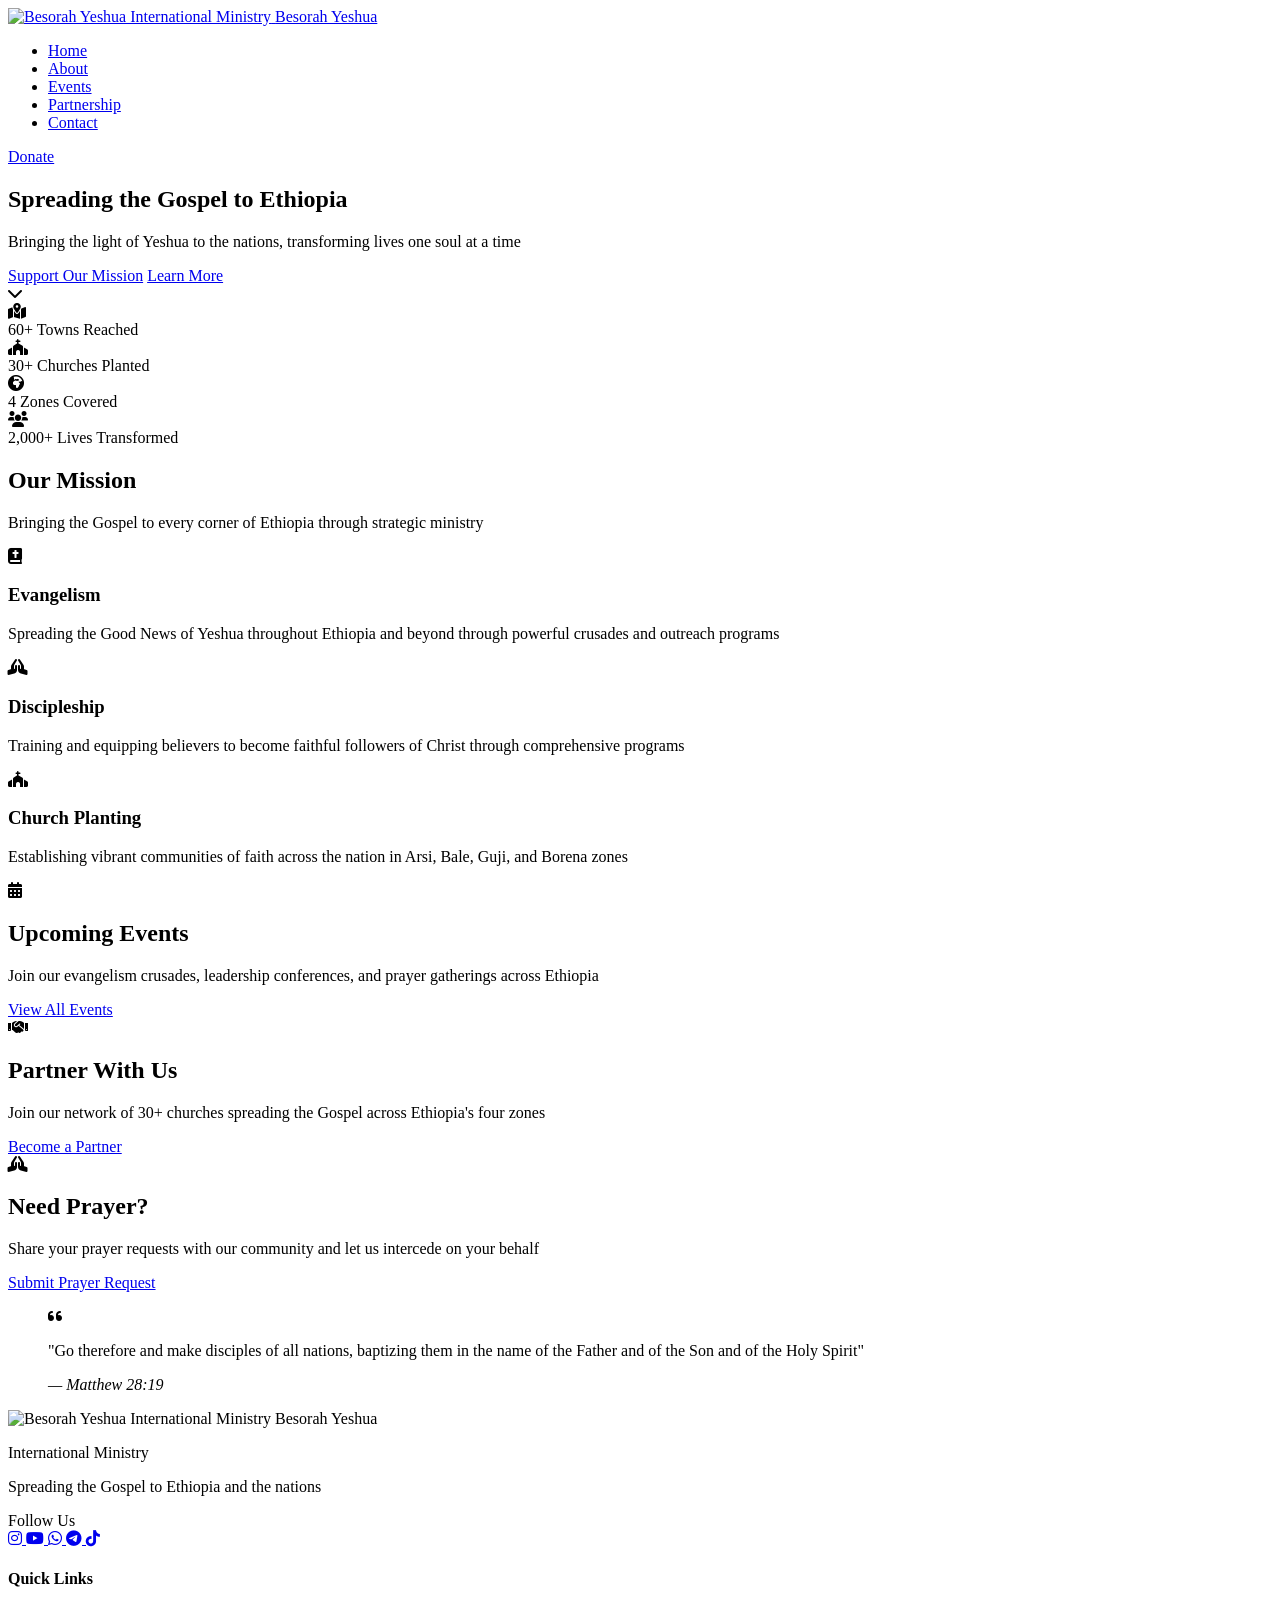
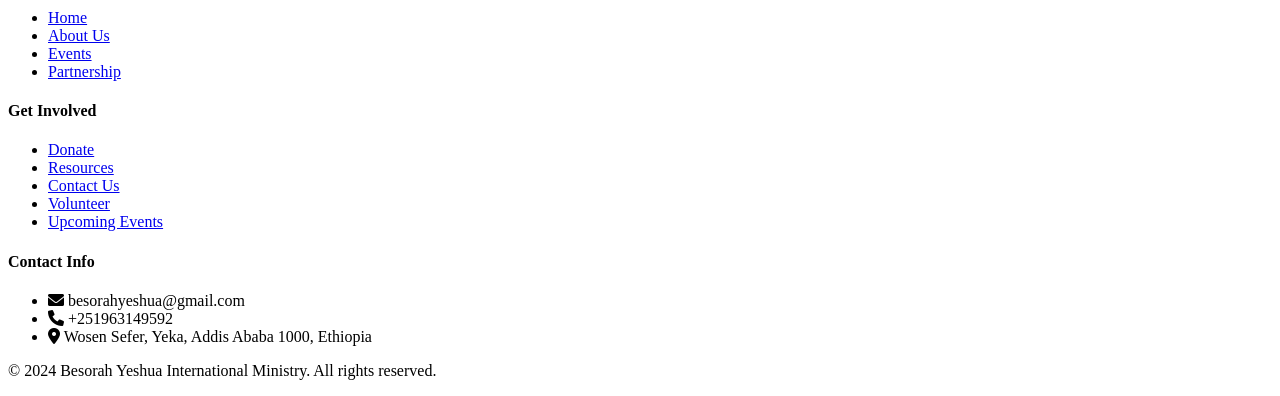
==== index.html @ 38c55f43 "Add files via upload" ====
<!DOCTYPE html>
<html lang="en">
<head>
    <meta charset="UTF-8">
    <meta name="viewport" content="width=device-width, initial-scale=1.0">
    <meta name="description" content="Besorah Yeshua International Ministry - Spreading the Gospel across Ethiopia through evangelism, discipleship, and church planting.">
    <title>Besorah Yeshua International Ministry - Home</title>
    <link rel="stylesheet" href="styles/style.css">
    <link href="https://cdnjs.cloudflare.com/ajax/libs/font-awesome/6.0.0/css/all.min.css" rel="stylesheet">
    
    <link rel="icon" type="image/x-icon" href="images/favicon.ico">
    <link rel="apple-touch-icon" sizes="180x180" href="images/apple-touch-icon.png">
    <link rel="icon" type="image/png" sizes="32x32" href="images/favicon-32x32.png">
    <link rel="icon" type="image/png" sizes="16x16" href="images/favicon-16x16.png">
</head>
<body>
    <!-- Header -->
    <header>
        <nav class="navbar">
            <div class="nav-container">
                <div class="nav-logo">
                    <a href="index.html">
                        <img src="images/logo.png" alt="Besorah Yeshua International Ministry" class="logo">
                        <span class="logo-text">Besorah Yeshua</span>
                    </a>
                </div>                
                <ul class="nav-menu">
                    <li class="nav-item">
                        <a href="index.html" class="nav-link active">Home</a>
                    </li>
                    <li class="nav-item">
                        <a href="about.html" class="nav-link">About</a>
                    </li>
                    <li class="nav-item">
                        <a href="events.html" class="nav-link">Events</a>
                    </li>
                    <li class="nav-item">
                        <a href="partnership.html" class="nav-link">Partnership</a>
                    </li>
                    <li class="nav-item">
                        <a href="contact.html" class="nav-link">Contact</a>
                    </li>
                </ul>
                <a href="donate.html" class="btn btn-donate">Donate</a>
                <div class="hamburger" aria-label="Toggle navigation" aria-expanded="false">
                    <span class="bar"></span>
                    <span class="bar"></span>
                    <span class="bar"></span>
                </div>
            </div>
        </nav>
    </header>

    <!-- Hero Section -->
    <section class="hero">
        <div class="hero-overlay"></div>
        <div class="hero-content">
            <h1 class="fade-in">Spreading the Gospel to Ethiopia</h1>
            <p class="fade-in-delay">Bringing the light of Yeshua to the nations, transforming lives one soul at a time</p>
            <div class="hero-buttons fade-in-delay-2">
                <a href="donate.html" class="btn btn-primary">Support Our Mission</a>
                <a href="about.html" class="btn btn-secondary">Learn More</a>
            </div>
        </div>
        <div class="hero-scroll">
            <i class="fas fa-chevron-down"></i>
        </div>
    </section>

    <!-- Stats Bar -->
    <section class="stats-bar">
        <div class="container">
            <div class="stats-grid">
                <div class="stat-item">
                    <i class="fas fa-map-marked-alt"></i>
                    <div class="stat-content">
                        <span class="stat-number">60+</span>
                        <span class="stat-label">Towns Reached</span>
                    </div>
                </div>
                <div class="stat-item">
                    <i class="fas fa-church"></i>
                    <div class="stat-content">
                        <span class="stat-number">30+</span>
                        <span class="stat-label">Churches Planted</span>
                    </div>
                </div>
                <div class="stat-item">
                    <i class="fas fa-globe-africa"></i>
                    <div class="stat-content">
                        <span class="stat-number">4</span>
                        <span class="stat-label">Zones Covered</span>
                    </div>
                </div>
                <div class="stat-item">
                    <i class="fas fa-users"></i>
                    <div class="stat-content">
                        <span class="stat-number">2,000+</span>
                        <span class="stat-label">Lives Transformed</span>
                    </div>
                </div>
            </div>
        </div>
    </section>

    <!-- Mission Section -->
    <section class="mission">
        <div class="container">
            <div class="section-header">
                <h2>Our Mission</h2>
                <p>Bringing the Gospel to every corner of Ethiopia through strategic ministry</p>
            </div>
            <div class="mission-grid">
                <div class="mission-card">
                    <div class="card-icon">
                        <i class="fas fa-bible"></i>
                    </div>
                    <h3>Evangelism</h3>
                    <p>Spreading the Good News of Yeshua throughout Ethiopia and beyond through powerful crusades and outreach programs</p>
                </div>
                <div class="mission-card">
                    <div class="card-icon">
                        <i class="fas fa-hands-praying"></i>
                    </div>
                    <h3>Discipleship</h3>
                    <p>Training and equipping believers to become faithful followers of Christ through comprehensive programs</p>
                </div>
                <div class="mission-card">
                    <div class="card-icon">
                        <i class="fas fa-church"></i>
                    </div>
                    <h3>Church Planting</h3>
                    <p>Establishing vibrant communities of faith across the nation in Arsi, Bale, Guji, and Borena zones</p>
                </div>
            </div>
        </div>
    </section>

    <!-- Events CTA -->
    <section class="cta-section cta-events">
        <div class="container">
            <div class="cta-content">
                <div class="cta-icon">
                    <i class="fas fa-calendar-alt"></i>
                </div>
                <div class="cta-text">
                    <h2>Upcoming Events</h2>
                    <p>Join our evangelism crusades, leadership conferences, and prayer gatherings across Ethiopia</p>
                </div>
                <a href="events.html" class="btn btn-light">View All Events</a>
            </div>
        </div>
    </section>

    <!-- Partnership CTA -->
    <section class="cta-section cta-partnership">
        <div class="container">
            <div class="cta-content">
                <div class="cta-icon">
                    <i class="fas fa-handshake"></i>
                </div>
                <div class="cta-text">
                    <h2>Partner With Us</h2>
                    <p>Join our network of 30+ churches spreading the Gospel across Ethiopia's four zones</p>
                </div>
                <a href="partnership.html" class="btn btn-light">Become a Partner</a>
            </div>
        </div>
    </section>
    
    
    <!-- ===================================
     ADD THIS SECTION TO YOUR index.html
     Place it AFTER the "Partnership CTA" section
     and BEFORE the "Scripture Section"
     =================================== -->

<!-- Prayer CTA -->
<section class="cta-section cta-prayer">
    <div class="container">
        <div class="cta-content">
            <div class="cta-icon">
                <i class="fas fa-praying-hands"></i>
            </div>
            <div class="cta-text">
                <h2>Need Prayer?</h2>
                <p>Share your prayer requests with our community and let us intercede on your behalf</p>
            </div>
            <a href="prayer.html" class="btn btn-light">Submit Prayer Request</a>
        </div>
    </div>
</section>


 

    <!-- Scripture Section -->
    <section class="scripture">
        <div class="container">
            <blockquote>
                <i class="fas fa-quote-left"></i>
                <p>"Go therefore and make disciples of all nations, baptizing them in the name of the Father and of the Son and of the Holy Spirit"</p>
                <cite>— Matthew 28:19</cite>
            </blockquote>
        </div>
    </section>

    <!-- Footer -->
    <footer>
        <div class="container">
            <div class="footer-content">
<div class="footer-section">
    <img src="images/logo.png" alt="Besorah Yeshua International Ministry" class="footer-logo">
    <span class="footer-site-name">Besorah Yeshua</span>
    <p class="footer-tagline">International Ministry</p>
    <p class="footer-tagline">Spreading the Gospel to Ethiopia and the nations</p>
    <span class="follow-us">Follow Us</span>
    <div class="social-links">
        <a href="https://www.instagram.com/byministry_et" aria-label="Instagram" target="_blank" rel="noopener noreferrer">
            <i class="fab fa-instagram"></i>
        </a>
        <a href="https://youtube.com/@byministry_et" aria-label="YouTube" target="_blank" rel="noopener noreferrer">
            <i class="fab fa-youtube"></i>
        </a>
        <a href="https://chat.whatsapp.com/CzuJYpQ0SoM7IjGLnKSGlP" aria-label="WhatsApp Group" target="_blank" rel="noopener noreferrer">
            <i class="fab fa-whatsapp"></i>
        </a>
        <a href="https://t.me/byministry" aria-label="Telegram" target="_blank" rel="noopener noreferrer">
            <i class="fab fa-telegram"></i>
        </a>
        <a href="https://tiktok.com/@besorah.yeshua" aria-label="TikTok" target="_blank" rel="noopener noreferrer">
            <i class="fab fa-tiktok"></i>
        </a>
    </div>
</div>
                <div class="footer-section">
                    <h4>Quick Links</h4>
                    <ul>
                        <li><a href="index.html">Home</a></li>
                        <li><a href="about.html">About Us</a></li>
                        <li><a href="events.html">Events</a></li>
                        <li><a href="partnership.html">Partnership</a></li>
                    </ul>
                </div>
                <div class="footer-section">
                    <h4>Get Involved</h4>
                    <ul>
                        <li><a href="donate.html">Donate</a></li>
                        
                                                <li><a href="resources.html">Resources</a></li>
                        
                        
                        <li><a href="contact.html">Contact Us</a></li>
                        <li><a href="partnership.html">Volunteer</a></li>
                        <li><a href="events.html">Upcoming Events</a></li>
                    </ul>
                </div>
                <div class="footer-section">
                    <h4>Contact Info</h4>
                    <ul class="contact-info">
                        <li><i class="fas fa-envelope"></i> besorahyeshua@gmail.com</li>
                        <li><i class="fas fa-phone"></i> +251963149592</li>
                        <li><i class="fas fa-map-marker-alt"></i> Wosen Sefer, Yeka, Addis Ababa 1000, Ethiopia</li>
                    </ul>
                </div>                
            </div>
            <div class="footer-bottom">
                <p>© 2024 Besorah Yeshua International Ministry. All rights reserved.</p>
            </div>
        </div>
    </footer>

    <script src="scripts/main.js"></script>
</body>
</html>
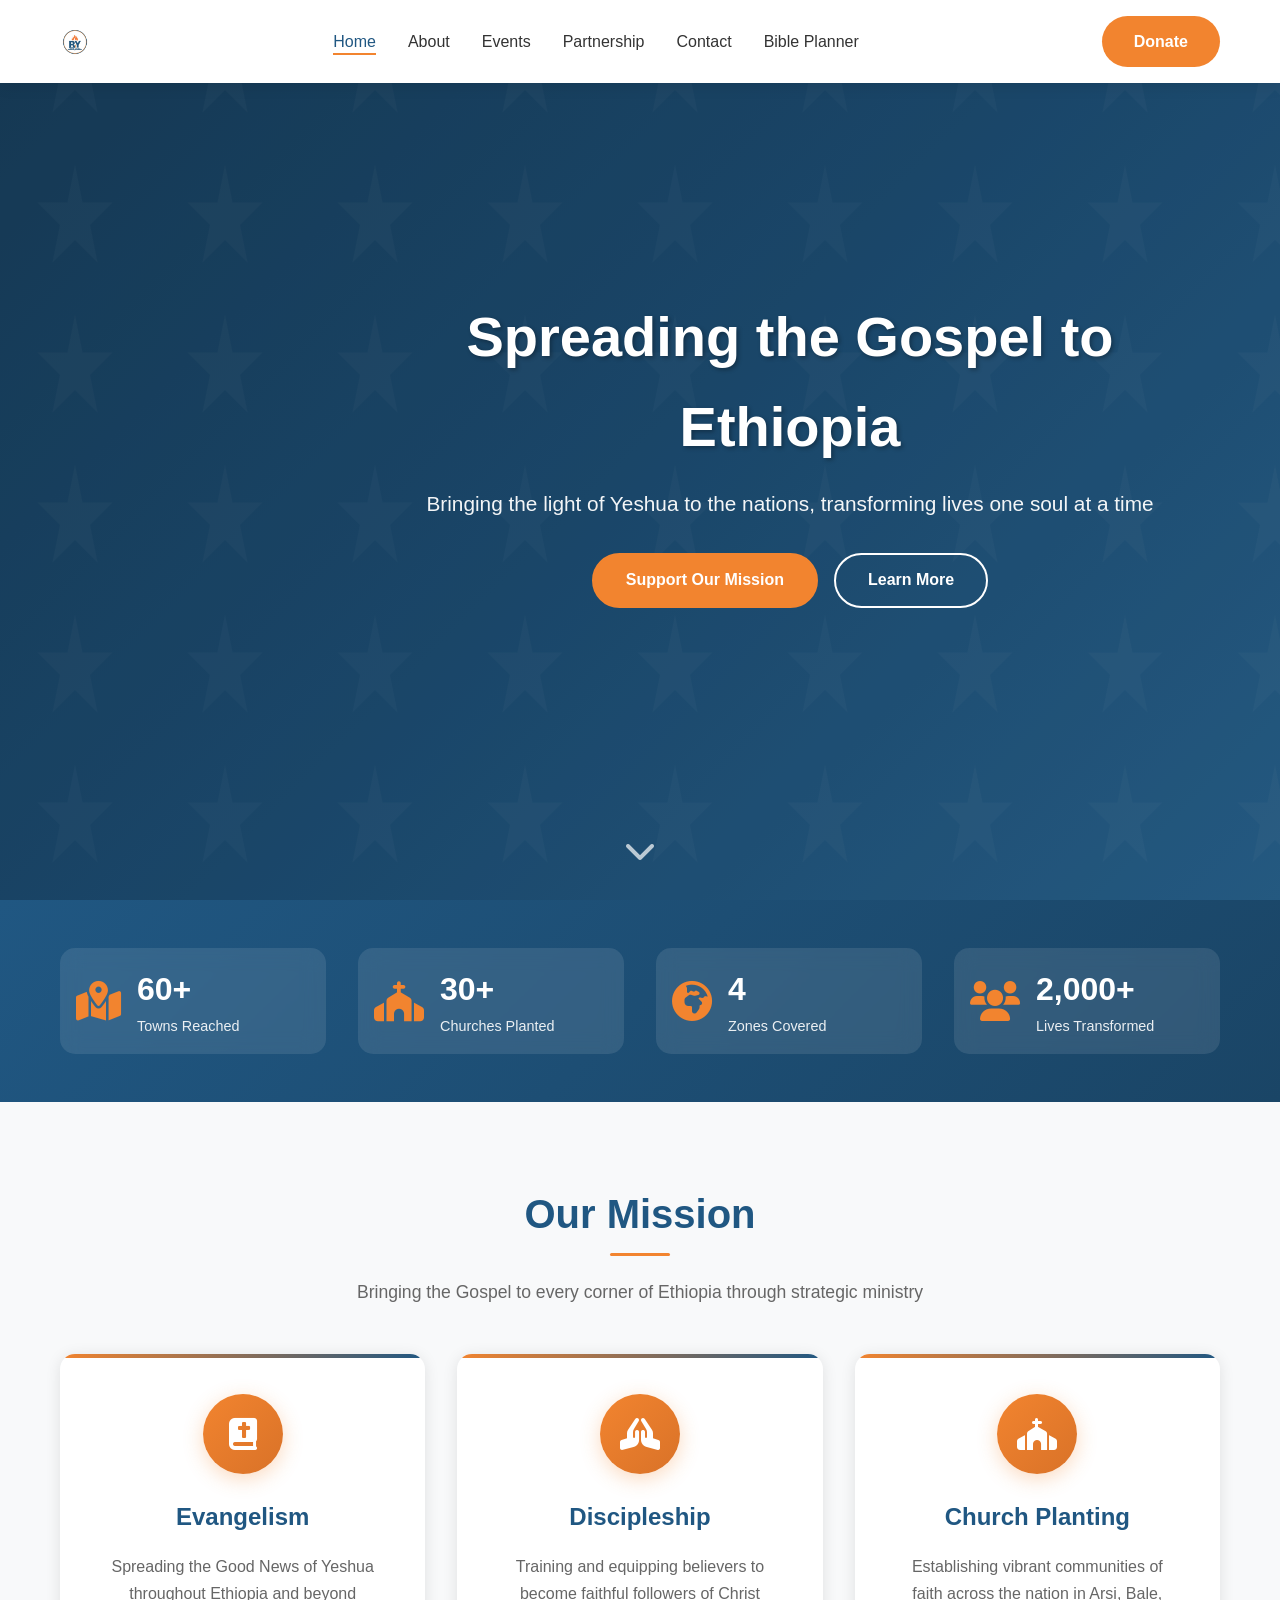
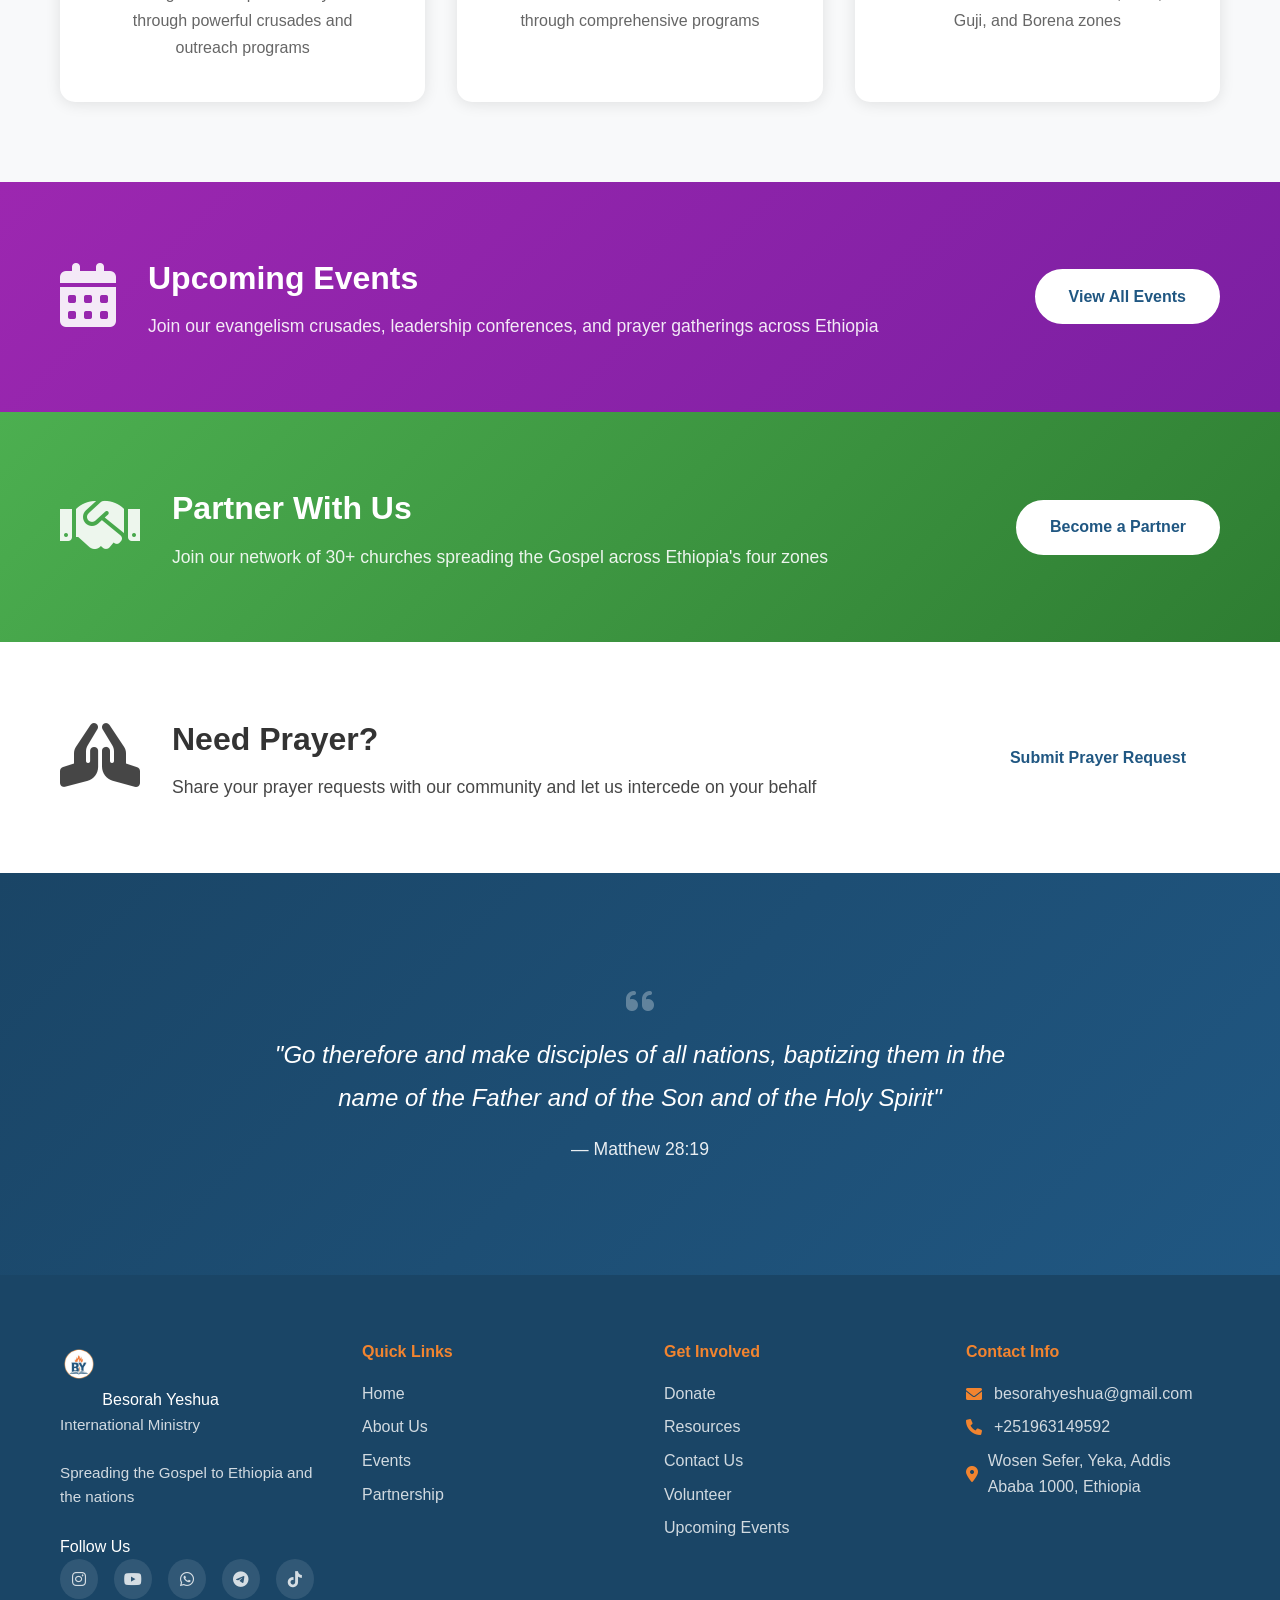
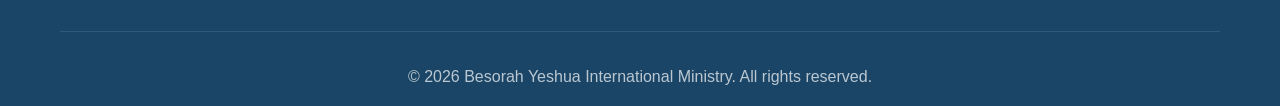
==== commit ec2462e8: "Add files via upload" ====
--- a/index.html
+++ b/index.html
@@ -40,6 +40,11 @@
                     <li class="nav-item">
                         <a href="contact.html" class="nav-link">Contact</a>
                     </li>
+                    
+                    <li class="nav-item">
+                        <a href="bible-planner.html" class="nav-link">Bible Planner</a>
+                    </li>
+                                        
                 </ul>
                 <a href="donate.html" class="btn btn-donate">Donate</a>
                 <div class="hamburger" aria-label="Toggle navigation" aria-expanded="false">
@@ -53,6 +58,11 @@
 
     <!-- Hero Section -->
     <section class="hero">
+        <video class="hero-video" autoplay muted loop playsinline>
+            <source src="images/hero.mp4" type="video/mp4">
+            <source src="images/hero.webm" type="video/webm">
+            Your browser does not support the video tag.
+        </video>
         <div class="hero-overlay"></div>
         <div class="hero-content">
             <h1 class="fade-in">Spreading the Gospel to Ethiopia</h1>
--- a/styles/style.css
+++ b/styles/style.css
@@ -0,0 +1,2932 @@
+/* ===================================
+   BESORAH YESHUA MINISTRY - MAIN STYLES
+   Brand Colors: #205782 (Blue), #f2842f (Orange)
+   =================================== */
+
+/* Reset and Base */
+* {
+    margin: 0;
+    padding: 0;
+    box-sizing: border-box;
+}
+
+:root {
+    --primary-color: #205782;
+    --secondary-color: #f2842f;
+    --dark-blue: #1a4566;
+    --light-blue: #2d6fa0;
+    --dark-orange: #d97228;
+    --light-orange: #ff9447;
+    --text-dark: #333;
+    --text-light: #666;
+    --white: #ffffff;
+    --light-bg: #f8f9fa;
+    --border-color: #e0e0e0;
+    --shadow: 0 2px 15px rgba(0,0,0,0.1);
+    --shadow-lg: 0 5px 30px rgba(0,0,0,0.15);
+}
+
+html {
+    scroll-behavior: smooth;
+}
+
+body {
+    font-family: 'Segoe UI', Tahoma, Geneva, Verdana, sans-serif;
+    line-height: 1.6;
+    color: var(--text-dark);
+    overflow-x: hidden;
+}
+
+.container {
+    max-width: 1200px;
+    margin: 0 auto;
+    padding: 0 20px;
+}
+
+/* ===================================
+   NAVIGATION
+   =================================== */
+
+header {
+    position: fixed;
+    width: 100%;
+    top: 0;
+    z-index: 1000;
+    background: var(--white);
+    box-shadow: var(--shadow);
+}
+
+.navbar {
+    padding: 0;
+}
+
+.nav-container {
+    max-width: 1200px;
+    margin: 0 auto;
+    padding: 1rem 20px;
+    display: flex;
+    justify-content: space-between;
+    align-items: center;
+    gap: 2rem;
+}
+
+.nav-logo a {
+    font-size: 1.4rem;
+    font-weight: bold;
+    color: var(--primary-color);
+    text-decoration: none;
+    display: flex;
+    align-items: center;
+    gap: 0.5rem;
+    transition: color 0.3s;
+}
+
+.nav-logo a:hover {
+    color: var(--secondary-color);
+}
+
+.nav-menu {
+    display: flex;
+    list-style: none;
+    gap: 2rem;
+    margin: 0;
+    align-items: center;
+}
+
+.nav-link {
+    color: var(--text-dark);
+    text-decoration: none;
+    font-weight: 500;
+    transition: color 0.3s;
+    position: relative;
+}
+
+.nav-link::after {
+    content: '';
+    position: absolute;
+    bottom: -5px;
+    left: 0;
+    width: 0;
+    height: 2px;
+    background: var(--secondary-color);
+    transition: width 0.3s;
+}
+
+.nav-link:hover::after,
+.nav-link.active::after {
+    width: 100%;
+}
+
+.nav-link:hover,
+.nav-link.active {
+    color: var(--primary-color);
+}
+
+.btn-donate {
+    background: var(--secondary-color);
+    color: var(--white);
+    padding: 0.6rem 1.5rem;
+    border-radius: 25px;
+    text-decoration: none;
+    font-weight: 600;
+    transition: all 0.3s;
+    border: 2px solid var(--secondary-color);
+}
+
+.btn-donate:hover {
+    background: var(--dark-orange);
+    border-color: var(--dark-orange);
+    transform: translateY(-2px);
+    box-shadow: 0 4px 12px rgba(242, 132, 47, 0.3);
+}
+
+/* Hamburger Menu */
+.hamburger {
+    display: none;
+    flex-direction: column;
+    cursor: pointer;
+    z-index: 1001;
+}
+
+.bar {
+    width: 25px;
+    height: 3px;
+    background: var(--primary-color);
+    margin: 3px 0;
+    transition: 0.3s;
+}
+
+/* ===================================
+   HERO SECTION
+   =================================== */
+
+.hero {
+    min-height: 100vh;
+    background: linear-gradient(135deg, var(--dark-blue) 0%, var(--primary-color) 50%, var(--light-blue) 100%);
+    display: flex;
+    align-items: center;
+    justify-content: center;
+    text-align: center;
+    position: relative;
+    overflow: hidden;
+    padding-top: 80px;
+}
+
+.hero::before {
+    content: '';
+    position: absolute;
+    top: 0;
+    left: 0;
+    right: 0;
+    bottom: 0;
+    background: url('data:image/svg+xml,<svg xmlns="http://www.w3.org/2000/svg" viewBox="0 0 100 100"><path d="M50,10 L55,35 L75,35 L60,50 L65,75 L50,60 L35,75 L40,50 L25,35 L45,35 Z" fill="white" opacity="0.03"/></svg>');
+    background-size: 150px;
+    animation: float 30s infinite linear;
+}
+
+@keyframes float {
+    0% { transform: translateY(0) rotate(0deg); }
+    100% { transform: translateY(-100%) rotate(360deg); }
+}
+
+.hero-overlay {
+    position: absolute;
+    top: 0;
+    left: 0;
+    right: 0;
+    bottom: 0;
+    background: rgba(0,0,0,0.2);
+}
+
+.hero-content {
+    position: relative;
+    z-index: 2;
+    color: var(--white);
+    max-width: 800px;
+    padding: 2rem;
+}
+
+.hero-content h1 {
+    font-size: 3.5rem;
+    margin-bottom: 1rem;
+    font-weight: 700;
+    text-shadow: 2px 2px 4px rgba(0,0,0,0.3);
+}
+
+.hero-content p {
+    font-size: 1.3rem;
+    margin-bottom: 2rem;
+    opacity: 0.95;
+}
+
+.hero-buttons {
+    display: flex;
+    gap: 1rem;
+    justify-content: center;
+    flex-wrap: wrap;
+}
+
+.hero-scroll {
+    position: absolute;
+    bottom: 30px;
+    left: 50%;
+    transform: translateX(-50%);
+    z-index: 2;
+    animation: bounce 2s infinite;
+}
+
+.hero-scroll i {
+    font-size: 2rem;
+    color: var(--white);
+    opacity: 0.7;
+}
+
+@keyframes bounce {
+    0%, 20%, 50%, 80%, 100% { transform: translateX(-50%) translateY(0); }
+    40% { transform: translateX(-50%) translateY(-10px); }
+    60% { transform: translateX(-50%) translateY(-5px); }
+}
+
+/* Fade-in animations */
+.fade-in {
+    animation: fadeIn 1s ease-in;
+}
+
+.fade-in-delay {
+    animation: fadeIn 1s ease-in 0.3s backwards;
+}
+
+.fade-in-delay-2 {
+    animation: fadeIn 1s ease-in 0.6s backwards;
+}
+
+@keyframes fadeIn {
+    from { opacity: 0; transform: translateY(20px); }
+    to { opacity: 1; transform: translateY(0); }
+}
+
+/* ===================================
+   BUTTONS
+   =================================== */
+
+.btn {
+    display: inline-block;
+    padding: 0.8rem 2rem;
+    text-decoration: none;
+    border-radius: 30px;
+    font-weight: 600;
+    transition: all 0.3s;
+    border: none;
+    cursor: pointer;
+    font-size: 1rem;
+}
+
+.btn-primary {
+    background: var(--secondary-color);
+    color: var(--white);
+    border: 2px solid var(--secondary-color);
+}
+
+.btn-primary:hover {
+    background: var(--dark-orange);
+    border-color: var(--dark-orange);
+    transform: translateY(-2px);
+    box-shadow: 0 5px 15px rgba(242, 132, 47, 0.3);
+}
+
+.btn-secondary {
+    background: transparent;
+    color: var(--white);
+    border: 2px solid var(--white);
+}
+
+.btn-secondary:hover {
+    background: var(--white);
+    color: var(--primary-color);
+    transform: translateY(-2px);
+}
+
+.btn-light {
+    background: var(--white);
+    color: var(--primary-color);
+    border: 2px solid var(--white);
+}
+
+.btn-light:hover {
+    background: transparent;
+    color: var(--white);
+}
+
+.btn-outline {
+    background: transparent;
+    color: var(--primary-color);
+    border: 2px solid var(--primary-color);
+}
+
+.btn-outline:hover {
+    background: var(--primary-color);
+    color: var(--white);
+}
+
+.btn-sm {
+    padding: 0.5rem 1.2rem;
+    font-size: 0.9rem;
+}
+
+/* ===================================
+   STATS BAR
+   =================================== */
+
+.stats-bar {
+    background: linear-gradient(135deg, var(--primary-color), var(--dark-blue));
+    padding: 3rem 0;
+    color: var(--white);
+}
+
+.stats-grid {
+    display: grid;
+    grid-template-columns: repeat(auto-fit, minmax(200px, 1fr));
+    gap: 2rem;
+}
+
+.stat-item {
+    display: flex;
+    align-items: center;
+    gap: 1rem;
+    padding: 1rem;
+    background: rgba(255,255,255,0.1);
+    border-radius: 15px;
+    backdrop-filter: blur(10px);
+    transition: transform 0.3s;
+}
+
+.stat-item:hover {
+    transform: translateY(-5px);
+    background: rgba(255,255,255,0.15);
+}
+
+.stat-item i {
+    font-size: 2.5rem;
+    color: var(--secondary-color);
+}
+
+.stat-content {
+    display: flex;
+    flex-direction: column;
+}
+
+.stat-number {
+    font-size: 2rem;
+    font-weight: bold;
+    color: var(--white);
+}
+
+.stat-label {
+    font-size: 0.9rem;
+    opacity: 0.9;
+}
+
+/* Compact Stats */
+.stats-grid-compact {
+    display: grid;
+    grid-template-columns: repeat(auto-fit, minmax(200px, 1fr));
+    gap: 1.5rem;
+}
+
+.stat-compact {
+    text-align: center;
+    padding: 1.5rem;
+    background: var(--white);
+    border-radius: 15px;
+    box-shadow: var(--shadow);
+    transition: transform 0.3s;
+}
+
+.stat-compact:hover {
+    transform: translateY(-5px);
+    box-shadow: var(--shadow-lg);
+}
+
+.stat-compact i {
+    font-size: 2rem;
+    color: var(--secondary-color);
+    margin-bottom: 0.5rem;
+}
+
+.stat-compact .number {
+    display: block;
+    font-size: 2rem;
+    font-weight: bold;
+    color: var(--primary-color);
+    margin: 0.5rem 0;
+}
+
+.stat-compact .label {
+    display: block;
+    color: var(--text-light);
+    font-size: 0.9rem;
+}
+
+/* ===================================
+   SECTIONS
+   =================================== */
+
+section {
+    padding: 5rem 0;
+}
+
+.section-header {
+    text-align: center;
+    margin-bottom: 3rem;
+}
+
+.section-header h2 {
+    font-size: 2.5rem;
+    color: var(--primary-color);
+    margin-bottom: 1rem;
+    position: relative;
+    display: inline-block;
+}
+
+.section-header h2::after {
+    content: '';
+    position: absolute;
+    bottom: -10px;
+    left: 50%;
+    transform: translateX(-50%);
+    width: 60px;
+    height: 3px;
+    background: var(--secondary-color);
+    border-radius: 2px;
+}
+
+.section-header p {
+    color: var(--text-light);
+    font-size: 1.1rem;
+    max-width: 600px;
+    margin: 1rem auto 0;
+}
+
+/* ===================================
+   PAGE HEADER
+   =================================== */
+
+.page-header {
+    background: linear-gradient(135deg, var(--dark-blue), var(--primary-color));
+    color: var(--white);
+    padding: 150px 0 80px;
+    text-align: center;
+    position: relative;
+    overflow: hidden;
+}
+
+.page-header::before {
+    content: '';
+    position: absolute;
+    top: 0;
+    left: 0;
+    right: 0;
+    bottom: 0;
+    background: url('data:image/svg+xml,<svg xmlns="http://www.w3.org/2000/svg" viewBox="0 0 100 100"><circle cx="50" cy="50" r="40" fill="white" opacity="0.03"/></svg>');
+    background-size: 100px;
+}
+
+.page-header h1 {
+    font-size: 3rem;
+    margin-bottom: 1rem;
+    position: relative;
+    z-index: 1;
+}
+
+.page-header p {
+    font-size: 1.2rem;
+    opacity: 0.9;
+    position: relative;
+    z-index: 1;
+}
+
+/* ===================================
+   MISSION SECTION
+   =================================== */
+
+.mission {
+    background: var(--light-bg);
+}
+
+.mission-grid {
+    display: grid;
+    grid-template-columns: repeat(auto-fit, minmax(300px, 1fr));
+    gap: 2rem;
+}
+
+.mission-card {
+    background: var(--white);
+    padding: 2.5rem;
+    border-radius: 15px;
+    text-align: center;
+    box-shadow: var(--shadow);
+    transition: all 0.3s;
+    position: relative;
+    overflow: hidden;
+}
+
+.mission-card::before {
+    content: '';
+    position: absolute;
+    top: 0;
+    left: 0;
+    right: 0;
+    height: 4px;
+    background: linear-gradient(90deg, var(--secondary-color), var(--primary-color));
+}
+
+.mission-card:hover {
+    transform: translateY(-10px);
+    box-shadow: var(--shadow-lg);
+}
+
+.card-icon {
+    width: 80px;
+    height: 80px;
+    background: linear-gradient(135deg, var(--secondary-color), var(--dark-orange));
+    border-radius: 50%;
+    display: flex;
+    align-items: center;
+    justify-content: center;
+    margin: 0 auto 1.5rem;
+    color: var(--white);
+    font-size: 2rem;
+    box-shadow: 0 5px 20px rgba(242, 132, 47, 0.3);
+}
+
+.mission-card h3 {
+    color: var(--primary-color);
+    margin-bottom: 1rem;
+    font-size: 1.5rem;
+}
+
+.mission-card p {
+    color: var(--text-light);
+    line-height: 1.7;
+}
+
+/* ===================================
+   CTA SECTIONS
+   =================================== */
+
+.cta-section {
+    padding: 4rem 0;
+    position: relative;
+    overflow: hidden;
+}
+
+.cta-events {
+    background: linear-gradient(135deg, #9C27B0 0%, #7B1FA2 100%);
+    color: var(--white);
+}
+
+.cta-partnership {
+    background: linear-gradient(135deg, #4CAF50 0%, #2E7D32 100%);
+    color: var(--white);
+}
+
+.cta-full {
+    background: linear-gradient(135deg, var(--primary-color), var(--dark-blue));
+    color: var(--white);
+    text-align: center;
+}
+
+.cta-content {
+    display: flex;
+    align-items: center;
+    gap: 2rem;
+    flex-wrap: wrap;
+    justify-content: space-between;
+}
+
+.cta-icon {
+    font-size: 4rem;
+    opacity: 0.9;
+}
+
+.cta-text {
+    flex: 1;
+    min-width: 250px;
+}
+
+.cta-text h2 {
+    font-size: 2rem;
+    margin-bottom: 0.5rem;
+}
+
+.cta-text p {
+    font-size: 1.1rem;
+    opacity: 0.9;
+}
+
+.cta-full h2 {
+    font-size: 2.5rem;
+    margin-bottom: 1rem;
+}
+
+.cta-full p {
+    font-size: 1.2rem;
+    margin-bottom: 2rem;
+    opacity: 0.9;
+}
+
+.cta-buttons {
+    display: flex;
+    gap: 1rem;
+    justify-content: center;
+    flex-wrap: wrap;
+}
+
+/* ===================================
+   SCRIPTURE SECTION
+   =================================== */
+
+.scripture {
+    background: linear-gradient(135deg, var(--dark-blue), var(--primary-color));
+    color: var(--white);
+    padding: 5rem 0;
+    text-align: center;
+}
+
+.scripture blockquote {
+    position: relative;
+    max-width: 800px;
+    margin: 0 auto;
+    padding: 2rem;
+}
+
+.scripture i {
+    font-size: 2rem;
+    opacity: 0.3;
+    margin-bottom: 1rem;
+}
+
+.scripture p {
+    font-size: 1.5rem;
+    font-style: italic;
+    line-height: 1.8;
+    margin-bottom: 1rem;
+}
+
+.scripture cite {
+    font-size: 1.1rem;
+    opacity: 0.9;
+    font-style: normal;
+}
+
+/* ===================================
+   ABOUT PAGE
+   =================================== */
+
+.about-story {
+    padding: 5rem 0;
+}
+
+.story-grid {
+    display: grid;
+    grid-template-columns: 1fr 1fr;
+    gap: 4rem;
+    align-items: center;
+}
+
+.story-image {
+    border-radius: 15px;
+    overflow: hidden;
+    box-shadow: var(--shadow-lg);
+}
+
+.story-content h2 {
+    color: var(--primary-color);
+    font-size: 2.5rem;
+    margin-bottom: 1.5rem;
+}
+
+.story-content p {
+    color: var(--text-light);
+    line-height: 1.8;
+    margin-bottom: 1.5rem;
+    font-size: 1.1rem;
+}
+
+.image-placeholder {
+    background: linear-gradient(135deg, var(--primary-color), var(--light-blue));
+    min-height: 400px;
+    display: flex;
+    flex-direction: column;
+    align-items: center;
+    justify-content: center;
+    color: var(--white);
+    text-align: center;
+    padding: 3rem;
+}
+
+.image-placeholder i {
+    font-size: 5rem;
+    margin-bottom: 1rem;
+    opacity: 0.7;
+}
+
+.image-placeholder p {
+    font-size: 1.5rem;
+    font-weight: 500;
+}
+
+/* MVV Section */
+.mvv-section {
+    background: var(--light-bg);
+}
+
+.mvv-grid {
+    display: grid;
+    grid-template-columns: repeat(auto-fit, minmax(300px, 1fr));
+    gap: 2rem;
+}
+
+.mvv-card {
+    background: var(--white);
+    padding: 2.5rem;
+    border-radius: 15px;
+    box-shadow: var(--shadow);
+    text-align: center;
+    transition: transform 0.3s;
+}
+
+.mvv-card:hover {
+    transform: translateY(-10px);
+    box-shadow: var(--shadow-lg);
+}
+
+.mvv-icon {
+    width: 70px;
+    height: 70px;
+    background: linear-gradient(135deg, var(--secondary-color), var(--dark-orange));
+    border-radius: 50%;
+    display: flex;
+    align-items: center;
+    justify-content: center;
+    margin: 0 auto 1.5rem;
+    color: var(--white);
+    font-size: 2rem;
+}
+
+.mvv-card h3 {
+    color: var(--primary-color);
+    margin-bottom: 1rem;
+    font-size: 1.4rem;
+}
+
+.mvv-card p {
+    color: var(--text-light);
+    line-height: 1.7;
+}
+
+/* Impact Section */
+.impact-section {
+    background: linear-gradient(135deg, var(--dark-blue), var(--primary-color));
+    color: var(--white);
+}
+
+.impact-grid {
+    display: grid;
+    grid-template-columns: repeat(auto-fit, minmax(200px, 1fr));
+    gap: 2rem;
+}
+
+.impact-card {
+    text-align: center;
+    padding: 2rem;
+    background: rgba(255,255,255,0.1);
+    border-radius: 15px;
+    backdrop-filter: blur(10px);
+    transition: all 0.3s;
+}
+
+.impact-card:hover {
+    background: rgba(255,255,255,0.15);
+    transform: translateY(-5px);
+}
+
+.impact-card i {
+    font-size: 3rem;
+    color: var(--secondary-color);
+    margin-bottom: 1rem;
+}
+
+.impact-number {
+    display: block;
+    font-size: 3rem;
+    font-weight: bold;
+    margin-bottom: 0.5rem;
+}
+
+.impact-label {
+    font-size: 1.1rem;
+    opacity: 0.9;
+}
+
+/* Ministry Areas */
+.ministry-areas {
+    background: var(--light-bg);
+}
+
+.areas-grid {
+    display: grid;
+    grid-template-columns: repeat(auto-fit, minmax(250px, 1fr));
+    gap: 1.5rem;
+}
+
+.area-card {
+    background: var(--white);
+    padding: 2rem;
+    border-radius: 15px;
+    box-shadow: var(--shadow);
+    transition: all 0.3s;
+    border-left: 4px solid var(--secondary-color);
+}
+
+.area-card:hover {
+    transform: translateX(5px);
+    box-shadow: var(--shadow-lg);
+}
+
+.area-card h3 {
+    color: var(--primary-color);
+    margin-bottom: 1rem;
+    display: flex;
+    align-items: center;
+    gap: 0.5rem;
+}
+
+.area-card i {
+    color: var(--secondary-color);
+}
+
+.area-card p {
+    color: var(--text-light);
+}
+
+/* ===================================
+   EVENTS PAGE
+   =================================== */
+
+.event-stats {
+    background: linear-gradient(135deg, #9C27B0, #7B1FA2);
+    padding: 3rem 0;
+    color: var(--white);
+}
+
+.event-filters {
+    background: var(--white);
+    padding: 2rem 0;
+    box-shadow: 0 2px 10px rgba(0,0,0,0.05);
+    position: sticky;
+    top: 80px;
+    z-index: 100;
+}
+
+.event-filters .container {
+    display: flex;
+    gap: 1rem;
+    justify-content: center;
+    flex-wrap: wrap;
+}
+
+.filter-btn {
+    padding: 0.6rem 1.5rem;
+    background: var(--white);
+    border: 2px solid var(--border-color);
+    border-radius: 25px;
+    cursor: pointer;
+    transition: all 0.3s;
+    font-weight: 500;
+    color: var(--text-dark);
+}
+
+.filter-btn.active,
+.filter-btn:hover {
+    background: var(--secondary-color);
+    color: var(--white);
+    border-color: var(--secondary-color);
+    transform: translateY(-2px);
+}
+
+.events-section {
+    background: var(--light-bg);
+}
+
+.events-grid {
+    display: grid;
+    grid-template-columns: repeat(auto-fill, minmax(350px, 1fr));
+    gap: 2rem;
+}
+
+.event-card {
+    background: var(--white);
+    border-radius: 15px;
+    overflow: hidden;
+    box-shadow: var(--shadow);
+    transition: all 0.3s;
+    position: relative;
+}
+
+.event-card:hover {
+    transform: translateY(-10px);
+    box-shadow: var(--shadow-lg);
+}
+
+.event-badge {
+    position: absolute;
+    top: 15px;
+    right: 15px;
+    background: linear-gradient(135deg, var(--secondary-color), var(--dark-orange));
+    color: var(--white);
+    padding: 0.4rem 1rem;
+    border-radius: 20px;
+    font-size: 0.85rem;
+    font-weight: 600;
+    z-index: 2;
+}
+
+.event-header {
+    display: flex;
+    gap: 1.5rem;
+    padding: 2rem;
+    background: linear-gradient(135deg, var(--primary-color), var(--light-blue));
+    color: var(--white);
+}
+
+.event-date-box {
+    background: rgba(255,255,255,0.2);
+    padding: 1rem;
+    border-radius: 10px;
+    text-align: center;
+    min-width: 70px;
+    backdrop-filter: blur(10px);
+}
+
+.event-date-box .month {
+    display: block;
+    font-size: 0.9rem;
+    font-weight: 600;
+    opacity: 0.9;
+}
+
+.event-date-box .day {
+    display: block;
+    font-size: 2rem;
+    font-weight: bold;
+    line-height: 1;
+}
+
+.event-meta h3 {
+    margin-bottom: 0.5rem;
+    font-size: 1.3rem;
+}
+
+.event-location {
+    opacity: 0.9;
+    font-size: 0.9rem;
+}
+
+.event-body {
+    padding: 2rem;
+}
+
+.event-body p {
+    color: var(--text-light);
+    margin-bottom: 1rem;
+    line-height: 1.6;
+}
+
+.event-details {
+    display: flex;
+    gap: 1.5rem;
+    font-size: 0.9rem;
+    color: var(--text-light);
+}
+
+.event-details span {
+    display: flex;
+    align-items: center;
+    gap: 0.5rem;
+}
+
+.event-details i {
+    color: var(--secondary-color);
+}
+
+.event-footer {
+    padding: 0 2rem 2rem;
+}
+
+/* ===================================
+   PARTNERSHIP PAGE - CORRECTED
+   =================================== */
+
+.partnership-stats {
+    background: linear-gradient(135deg, #4CAF50, #2E7D32);
+    padding: 3rem 0;
+    color: var(--white);
+    margin-top: 80px; /* Added for fixed header */
+}
+
+.partnership-benefits {
+    background: var(--light-bg);
+    padding: 4rem 0;
+}
+
+.benefits-grid {
+    display: grid;
+    grid-template-columns: repeat(auto-fit, minmax(280px, 1fr));
+    gap: 2rem;
+    max-width: 100%;
+}
+
+.benefit-card {
+    background: var(--white);
+    padding: 2rem;
+    border-radius: 15px;
+    box-shadow: var(--shadow);
+    text-align: center;
+    transition: transform 0.3s;
+    height: fit-content;
+}
+
+.benefit-card:hover {
+    transform: translateY(-8px);
+    box-shadow: var(--shadow-lg);
+}
+
+.benefit-card i {
+    font-size: 2.5rem;
+    color: var(--secondary-color);
+    margin-bottom: 1rem;
+}
+
+.benefit-card h3 {
+    color: var(--primary-color);
+    margin-bottom: 1rem;
+    font-size: 1.3rem;
+}
+
+.benefit-card p {
+    color: var(--text-light);
+    line-height: 1.6;
+    font-size: 0.95rem;
+}
+
+.partnership-types {
+    padding: 4rem 0;
+}
+
+.partnership-grid {
+    display: grid;
+    grid-template-columns: repeat(auto-fit, minmax(320px, 1fr));
+    gap: 2rem;
+    max-width: 100%;
+}
+
+.partnership-card {
+    background: var(--white);
+    padding: 2rem;
+    border-radius: 15px;
+    box-shadow: var(--shadow);
+    transition: all 0.3s;
+    position: relative;
+    height: fit-content;
+}
+
+.partnership-card.featured {
+    border: 3px solid var(--secondary-color);
+    transform: scale(1.02);
+}
+
+.featured-badge {
+    position: absolute;
+    top: -12px;
+    right: 20px;
+    background: var(--secondary-color);
+    color: var(--white);
+    padding: 0.4rem 1.2rem;
+    border-radius: 20px;
+    font-size: 0.8rem;
+    font-weight: 600;
+    z-index: 2;
+}
+
+.partnership-card:hover {
+    transform: translateY(-8px);
+    box-shadow: var(--shadow-lg);
+}
+
+.partnership-card.featured:hover {
+    transform: scale(1.02) translateY(-8px);
+}
+
+.partnership-icon {
+    width: 70px;
+    height: 70px;
+    background: linear-gradient(135deg, var(--primary-color), var(--light-blue));
+    border-radius: 50%;
+    display: flex;
+    align-items: center;
+    justify-content: center;
+    margin: 0 auto 1.5rem;
+    color: var(--white);
+    font-size: 1.8rem;
+}
+
+.partnership-card h3 {
+    color: var(--primary-color);
+    margin-bottom: 1rem;
+    font-size: 1.3rem;
+    text-align: center;
+}
+
+.partnership-card > p {
+    color: var(--text-light);
+    margin-bottom: 1.5rem;
+    line-height: 1.6;
+    text-align: center;
+    font-size: 0.95rem;
+}
+
+.partnership-features {
+    list-style: none;
+    margin-bottom: 2rem;
+    padding: 0;
+}
+
+.partnership-features li {
+    padding: 0.4rem 0;
+    color: var(--text-light);
+    display: flex;
+    align-items: center;
+    gap: 0.5rem;
+    font-size: 0.9rem;
+}
+
+.partnership-features i {
+    color: var(--secondary-color);
+    font-size: 0.8rem;
+    flex-shrink: 0;
+}
+
+.partnership-card .btn {
+    width: 100%;
+    text-align: center;
+    justify-content: center;
+}
+
+/* Testimonials */
+.testimonials {
+    background: var(--light-bg);
+    padding: 4rem 0;
+}
+
+.testimonials-grid {
+    display: grid;
+    grid-template-columns: repeat(auto-fit, minmax(300px, 1fr));
+    gap: 2rem;
+    max-width: 100%;
+}
+
+.testimonial-card {
+    background: var(--white);
+    padding: 2rem;
+    border-radius: 15px;
+    box-shadow: var(--shadow);
+    position: relative;
+    height: fit-content;
+}
+
+.testimonial-icon {
+    color: var(--secondary-color);
+    font-size: 1.8rem;
+    opacity: 0.3;
+    margin-bottom: 1rem;
+}
+
+.testimonial-card p {
+    color: var(--text-light);
+    line-height: 1.7;
+    margin-bottom: 1.5rem;
+    font-style: italic;
+    font-size: 0.95rem;
+}
+
+.testimonial-author {
+    display: flex;
+    flex-direction: column;
+    gap: 0.3rem;
+}
+
+.testimonial-author strong {
+    color: var(--primary-color);
+    font-size: 1rem;
+}
+
+.testimonial-author span {
+    color: var(--text-light);
+    font-size: 0.85rem;
+}
+
+/* Stats Grid Compact */
+.stats-grid-compact {
+    display: grid;
+    grid-template-columns: repeat(auto-fit, minmax(200px, 1fr));
+    gap: 1.5rem;
+    max-width: 100%;
+}
+
+.stat-compact {
+    text-align: center;
+    padding: 1.5rem;
+    background: rgba(255,255,255,0.1);
+    border-radius: 15px;
+    backdrop-filter: blur(10px);
+    transition: transform 0.3s;
+}
+
+.stat-compact:hover {
+    transform: translateY(-5px);
+    background: rgba(255,255,255,0.15);
+}
+
+.stat-compact i {
+    font-size: 2rem;
+    color: var(--white);
+    margin-bottom: 0.5rem;
+    opacity: 0.9;
+}
+
+.stat-compact .number {
+    display: block;
+    font-size: 2rem;
+    font-weight: bold;
+    color: var(--white);
+    margin: 0.5rem 0;
+}
+
+.stat-compact .label {
+    display: block;
+    color: rgba(255,255,255,0.9);
+    font-size: 0.9rem;
+}
+
+/* CTA Section */
+.cta-section.cta-full {
+    padding: 4rem 0;
+    margin-top: 0;
+}
+
+/* ===================================
+   RESPONSIVE FIXES FOR PARTNERSHIP PAGE
+   =================================== */
+
+@media (max-width: 968px) {
+    .partnership-stats {
+        margin-top: 70px;
+        padding: 2.5rem 0;
+    }
+    
+    .partnership-benefits,
+    .partnership-types,
+    .testimonials {
+        padding: 3rem 0;
+    }
+    
+    .partnership-grid {
+        grid-template-columns: 1fr;
+        gap: 1.5rem;
+    }
+    
+    .partnership-card.featured {
+        transform: scale(1);
+        order: -1; /* Move featured card to top on mobile */
+    }
+    
+    .partnership-card.featured:hover {
+        transform: translateY(-8px);
+    }
+    
+    .benefits-grid {
+        grid-template-columns: repeat(auto-fit, minmax(250px, 1fr));
+        gap: 1.5rem;
+    }
+    
+    .stats-grid-compact {
+        grid-template-columns: repeat(2, 1fr);
+        gap: 1rem;
+    }
+}
+
+@media (max-width: 640px) {
+    .partnership-stats {
+        margin-top: 60px;
+        padding: 2rem 0;
+    }
+    
+    .partnership-benefits,
+    .partnership-types,
+    .testimonials {
+        padding: 2.5rem 0;
+    }
+    
+    .benefit-card,
+    .partnership-card,
+    .testimonial-card {
+        padding: 1.5rem;
+    }
+    
+    .partnership-grid {
+        grid-template-columns: 1fr;
+        gap: 1rem;
+    }
+    
+    .benefits-grid {
+        grid-template-columns: 1fr;
+        gap: 1rem;
+    }
+    
+    .stats-grid-compact {
+        grid-template-columns: 1fr;
+        gap: 1rem;
+    }
+    
+    .featured-badge {
+        top: -10px;
+        right: 15px;
+        padding: 0.3rem 1rem;
+        font-size: 0.75rem;
+    }
+    
+    .partnership-icon {
+        width: 60px;
+        height: 60px;
+        font-size: 1.5rem;
+    }
+}
+
+/* Ensure container constraints */
+.partnership-stats .container,
+.partnership-benefits .container,
+.partnership-types .container,
+.testimonials .container {
+    max-width: 1200px;
+    margin: 0 auto;
+    padding: 0 20px;
+    width: 100%;
+}
+
+/* ===================================
+   CONTACT PAGE - CORRECTED
+   =================================== */
+
+.contact-section {
+    padding: 5rem 0;
+    margin-top: 80px; /* Added to account for fixed header */
+}
+
+.contact-grid {
+    display: grid;
+    grid-template-columns: 1fr 1.5fr;
+    gap: 2rem;
+    max-width: 100%;
+    margin: 0 auto;
+}
+
+.contact-info-box {
+    background: var(--light-bg);
+    padding: 2rem;
+    border-radius: 15px;
+    height: fit-content;
+}
+
+.contact-info-box h2 {
+    color: var(--primary-color);
+    margin-bottom: 1rem;
+    font-size: 1.8rem;
+}
+
+.contact-info-box > p {
+    color: var(--text-light);
+    margin-bottom: 2rem;
+    line-height: 1.6;
+    font-size: 1rem;
+}
+
+.contact-items {
+    display: flex;
+    flex-direction: column;
+    gap: 1.5rem;
+    margin-bottom: 2rem;
+}
+
+.contact-item {
+    display: flex;
+    gap: 1rem;
+    padding: 1.2rem;
+    background: var(--white);
+    border-radius: 10px;
+    box-shadow: 0 2px 8px rgba(0,0,0,0.05);
+    align-items: flex-start;
+}
+
+.contact-icon {
+    width: 45px;
+    height: 45px;
+    background: linear-gradient(135deg, var(--secondary-color), var(--dark-orange));
+    border-radius: 50%;
+    display: flex;
+    align-items: center;
+    justify-content: center;
+    color: var(--white);
+    font-size: 1.1rem;
+    flex-shrink: 0;
+    margin-top: 0.2rem;
+}
+
+.contact-details h3 {
+    color: var(--primary-color);
+    margin-bottom: 0.5rem;
+    font-size: 1.1rem;
+}
+
+.contact-details p,
+.contact-details a {
+    color: var(--text-light);
+    text-decoration: none;
+    font-size: 0.95rem;
+    line-height: 1.5;
+}
+
+.contact-details a:hover {
+    color: var(--secondary-color);
+}
+
+.social-connect {
+    margin-top: 2rem;
+    padding-top: 2rem;
+    border-top: 1px solid var(--border-color);
+}
+
+.social-connect h3 {
+    color: var(--primary-color);
+    margin-bottom: 1rem;
+    font-size: 1.2rem;
+}
+
+.social-links-large {
+    display: flex;
+    gap: 0.8rem;
+    flex-wrap: wrap;
+}
+
+.social-links-large a {
+    width: 45px;
+    height: 45px;
+    background: var(--primary-color);
+    border-radius: 50%;
+    display: flex;
+    align-items: center;
+    justify-content: center;
+    color: var(--white);
+    text-decoration: none;
+    transition: all 0.3s;
+    font-size: 1.1rem;
+}
+
+.social-links-large a:hover {
+    background: var(--secondary-color);
+    transform: translateY(-2px);
+}
+
+/* Contact Form */
+.contact-form-box {
+    background: var(--white);
+    padding: 2rem;
+    border-radius: 15px;
+    box-shadow: var(--shadow);
+    height: fit-content;
+}
+
+.contact-form-box h2 {
+    color: var(--primary-color);
+    margin-bottom: 1.5rem;
+    font-size: 1.8rem;
+}
+
+.contact-form {
+    display: flex;
+    flex-direction: column;
+    gap: 1.2rem;
+}
+
+.form-row {
+    display: grid;
+    grid-template-columns: 1fr 1fr;
+    gap: 1.2rem;
+}
+
+.form-group {
+    display: flex;
+    flex-direction: column;
+}
+
+.form-group label {
+    color: var(--primary-color);
+    font-weight: 600;
+    margin-bottom: 0.5rem;
+    font-size: 0.95rem;
+}
+
+.required {
+    color: var(--secondary-color);
+}
+
+.form-group input,
+.form-group select,
+.form-group textarea {
+    padding: 0.8rem;
+    border: 2px solid var(--border-color);
+    border-radius: 8px;
+    font-size: 1rem;
+    transition: border-color 0.3s;
+    font-family: inherit;
+    width: 100%;
+}
+
+.form-group input:focus,
+.form-group select:focus,
+.form-group textarea:focus {
+    outline: none;
+    border-color: var(--secondary-color);
+}
+
+.btn-submit {
+    width: 100%;
+    display: flex;
+    align-items: center;
+    justify-content: center;
+    gap: 0.5rem;
+    padding: 1rem;
+    font-size: 1.1rem;
+}
+
+/* Ministry Zones */
+.ministry-zones {
+    background: var(--light-bg);
+    padding: 4rem 0;
+}
+
+.zones-grid {
+    display: grid;
+    grid-template-columns: repeat(auto-fit, minmax(250px, 1fr));
+    gap: 1.5rem;
+    max-width: 100%;
+}
+
+.zone-card {
+    background: var(--white);
+    padding: 1.8rem;
+    border-radius: 15px;
+    box-shadow: var(--shadow);
+    text-align: center;
+    transition: transform 0.3s;
+}
+
+.zone-card:hover {
+    transform: translateY(-5px);
+    box-shadow: var(--shadow-lg);
+}
+
+.zone-card i {
+    font-size: 2.2rem;
+    color: var(--secondary-color);
+    margin-bottom: 1rem;
+}
+
+.zone-card h3 {
+    color: var(--primary-color);
+    margin-bottom: 0.5rem;
+    font-size: 1.3rem;
+}
+
+.zone-card p {
+    color: var(--text-light);
+    font-size: 0.95rem;
+    line-height: 1.5;
+}
+
+/* ===================================
+   RESPONSIVE FIXES FOR CONTACT PAGE
+   =================================== */
+
+@media (max-width: 968px) {
+    .contact-grid {
+        grid-template-columns: 1fr;
+        gap: 2rem;
+    }
+    
+    .contact-section {
+        padding: 3rem 0;
+        margin-top: 70px;
+    }
+    
+    .contact-info-box,
+    .contact-form-box {
+        padding: 1.8rem;
+    }
+}
+
+@media (max-width: 640px) {
+    .contact-section {
+        padding: 2rem 0;
+        margin-top: 60px;
+    }
+    
+    .contact-info-box,
+    .contact-form-box {
+        padding: 1.5rem;
+    }
+    
+    .form-row {
+        grid-template-columns: 1fr;
+        gap: 1rem;
+    }
+    
+    .contact-item {
+        padding: 1rem;
+        flex-direction: column;
+        text-align: center;
+    }
+    
+    .contact-icon {
+        align-self: center;
+    }
+    
+    .social-links-large {
+        justify-content: center;
+    }
+    
+    .zones-grid {
+        grid-template-columns: 1fr;
+        gap: 1rem;
+    }
+    
+    .zone-card {
+        padding: 1.5rem;
+    }
+}
+
+/* Container fixes for contact page only */
+.container {
+    max-width: 1200px;
+    margin: 0 auto;
+    padding: 0 20px;
+    width: 100%;
+}
+
+/* Ensure no horizontal overflow */
+body {
+    overflow-x: hidden;
+    width: 100%;
+}
+/* ===================================
+   DONATION PAGE
+   =================================== */
+
+.donation-impact {
+    background: var(--light-bg);
+}
+
+.impact-examples-grid {
+    display: grid;
+    grid-template-columns: repeat(auto-fit, minmax(250px, 1fr));
+    gap: 2rem;
+}
+
+.impact-example {
+    background: var(--white);
+    padding: 2rem;
+    border-radius: 15px;
+    box-shadow: var(--shadow);
+    text-align: center;
+    transition: transform 0.3s;
+    position: relative;
+    overflow: hidden;
+}
+
+.impact-example::before {
+    content: '';
+    position: absolute;
+    top: 0;
+    left: 0;
+    right: 0;
+    height: 4px;
+    background: linear-gradient(90deg, var(--secondary-color), var(--primary-color));
+}
+
+.impact-example:hover {
+    transform: translateY(-10px);
+    box-shadow: var(--shadow-lg);
+}
+
+.impact-icon {
+    width: 70px;
+    height: 70px;
+    background: linear-gradient(135deg, var(--primary-color), var(--light-blue));
+    border-radius: 50%;
+    display: flex;
+    align-items: center;
+    justify-content: center;
+    margin: 0 auto 1rem;
+    color: var(--white);
+    font-size: 1.8rem;
+}
+
+.impact-amount {
+    display: block;
+    font-size: 2rem;
+    font-weight: bold;
+    color: var(--secondary-color);
+    margin-bottom: 0.5rem;
+}
+
+.impact-example h3 {
+    color: var(--primary-color);
+    margin-bottom: 0.5rem;
+}
+
+.impact-example p {
+    color: var(--text-light);
+    line-height: 1.6;
+}
+
+/* Donation Form Section */
+.donation-form-section {
+    padding: 5rem 0;
+}
+
+.donation-form-grid {
+    display: grid;
+    grid-template-columns: 1.5fr 1fr;
+    gap: 3rem;
+}
+
+.donation-options {
+    background: var(--white);
+    padding: 2.5rem;
+    border-radius: 15px;
+    box-shadow: var(--shadow);
+}
+
+.donation-options h2 {
+    color: var(--primary-color);
+    margin-bottom: 2rem;
+}
+
+.donation-options h3 {
+    color: var(--primary-color);
+    margin: 2rem 0 1rem;
+    font-size: 1.2rem;
+}
+
+.giving-type,
+.amount-selection,
+.designation,
+.payment-methods {
+    margin-bottom: 2rem;
+}
+
+.frequency-buttons {
+    display: flex;
+    gap: 1rem;
+}
+
+.frequency-btn {
+    flex: 1;
+    padding: 0.8rem;
+    background: var(--light-bg);
+    border: 2px solid var(--border-color);
+    border-radius: 8px;
+    cursor: pointer;
+    transition: all 0.3s;
+    font-weight: 600;
+}
+
+.frequency-btn.active,
+.frequency-btn:hover {
+    background: var(--secondary-color);
+    color: var(--white);
+    border-color: var(--secondary-color);
+}
+
+.amount-buttons {
+    display: grid;
+    grid-template-columns: repeat(3, 1fr);
+    gap: 1rem;
+}
+
+.amount-btn {
+    padding: 1rem;
+    background: var(--light-bg);
+    border: 2px solid var(--border-color);
+    border-radius: 8px;
+    cursor: pointer;
+    transition: all 0.3s;
+    font-weight: 600;
+    font-size: 1.1rem;
+}
+
+.amount-btn.active,
+.amount-btn:hover {
+    background: var(--secondary-color);
+    color: var(--white);
+    border-color: var(--secondary-color);
+    transform: translateY(-2px);
+}
+
+.custom-amount-input {
+    margin-top: 1rem;
+}
+
+.custom-amount-input label {
+    display: block;
+    color: var(--primary-color);
+    font-weight: 600;
+    margin-bottom: 0.5rem;
+}
+
+.custom-amount-input input {
+    width: 100%;
+    padding: 0.8rem;
+    border: 2px solid var(--border-color);
+    border-radius: 8px;
+    font-size: 1rem;
+}
+
+.designation select {
+    width: 100%;
+    padding: 0.8rem;
+    border: 2px solid var(--border-color);
+    border-radius: 8px;
+    font-size: 1rem;
+}
+
+.payment-options {
+    display: grid;
+    grid-template-columns: 1fr 1fr;
+    gap: 1rem;
+}
+
+.payment-btn {
+    padding: 1rem;
+    background: var(--light-bg);
+    border: 2px solid var(--border-color);
+    border-radius: 8px;
+    cursor: pointer;
+    transition: all 0.3s;
+    display: flex;
+    flex-direction: column;
+    align-items: center;
+    gap: 0.5rem;
+}
+
+.payment-btn i {
+    font-size: 2rem;
+}
+
+.payment-btn.active,
+.payment-btn:hover {
+    background: var(--primary-color);
+    color: var(--white);
+    border-color: var(--primary-color);
+}
+
+.payment-section {
+    margin-top: 2rem;
+    padding: 1.5rem;
+    background: var(--light-bg);
+    border-radius: 8px;
+}
+
+.paypal-info {
+    text-align: center;
+    margin-bottom: 1rem;
+    color: var(--text-light);
+}
+
+.security-note {
+    text-align: center;
+    color: var(--text-light);
+    font-size: 0.9rem;
+    margin-top: 1rem;
+}
+
+.security-note i {
+    color: #28a745;
+}
+
+.bank-details {
+    text-align: center;
+}
+
+.bank-details h4 {
+    color: var(--primary-color);
+    margin-bottom: 1rem;
+}
+
+.bank-info {
+    background: var(--white);
+    padding: 1.5rem;
+    border-radius: 8px;
+    margin: 1rem 0;
+    text-align: left;
+}
+
+.bank-info p {
+    margin-bottom: 0.5rem;
+    color: var(--text-dark);
+}
+
+.bank-details .note {
+    font-size: 0.9rem;
+    color: var(--text-light);
+    margin: 1rem 0;
+}
+
+/* Donation Info Box */
+.donation-info-box {
+    display: flex;
+    flex-direction: column;
+    gap: 1.5rem;
+}
+
+.info-card {
+    background: var(--light-bg);
+    padding: 1.5rem;
+    border-radius: 10px;
+    border-left: 4px solid var(--secondary-color);
+}
+
+.info-card h3 {
+    color: var(--primary-color);
+    margin-bottom: 1rem;
+    display: flex;
+    align-items: center;
+    gap: 0.5rem;
+}
+
+.info-card i {
+    color: var(--secondary-color);
+}
+
+.info-card p {
+    color: var(--text-light);
+    line-height: 1.6;
+    margin-bottom: 0.5rem;
+}
+
+.info-card ul {
+    margin-left: 1.5rem;
+    color: var(--text-light);
+}
+
+.info-card li {
+    margin-bottom: 0.3rem;
+}
+
+.help-box {
+    background: var(--white);
+    padding: 1.5rem;
+    border-radius: 10px;
+    box-shadow: var(--shadow);
+    text-align: center;
+}
+
+.help-box h4 {
+    color: var(--primary-color);
+    margin-bottom: 0.5rem;
+}
+
+.help-box p {
+    color: var(--text-light);
+    margin-bottom: 1rem;
+}
+
+/* Other Ways */
+.other-ways {
+    background: var(--light-bg);
+}
+
+.ways-grid {
+    display: grid;
+    grid-template-columns: repeat(auto-fit, minmax(280px, 1fr));
+    gap: 2rem;
+}
+
+.way-card {
+    background: var(--white);
+    padding: 2rem;
+    border-radius: 15px;
+    box-shadow: var(--shadow);
+    text-align: center;
+    transition: transform 0.3s;
+}
+
+.way-card:hover {
+    transform: translateY(-10px);
+    box-shadow: var(--shadow-lg);
+}
+
+.way-card i {
+    font-size: 3rem;
+    color: var(--secondary-color);
+    margin-bottom: 1rem;
+}
+
+.way-card h3 {
+    color: var(--primary-color);
+    margin-bottom: 0.5rem;
+}
+
+.way-card p {
+    color: var(--text-light);
+    margin-bottom: 1rem;
+}
+
+.way-card a {
+    color: var(--secondary-color);
+    text-decoration: none;
+    font-weight: 600;
+}
+
+.way-card a:hover {
+    text-decoration: underline;
+}
+
+/* ===================================
+   FOOTER
+   =================================== */
+
+footer {
+    background: var(--dark-blue);
+    color: var(--white);
+    padding: 4rem 0 1rem;
+}
+
+.footer-content {
+    display: grid;
+    grid-template-columns: repeat(auto-fit, minmax(250px, 1fr));
+    gap: 3rem;
+    margin-bottom: 2rem;
+}
+
+.footer-section h3 {
+    margin-bottom: 1rem;
+    display: flex;
+    align-items: center;
+    gap: 0.5rem;
+}
+
+.footer-section h4 {
+    color: var(--secondary-color);
+    margin-bottom: 1rem;
+}
+
+.footer-tagline {
+    opacity: 0.8;
+    font-size: 0.95rem;
+    margin-bottom: 1.5rem;
+}
+
+.footer-section ul {
+    list-style: none;
+}
+
+.footer-section li {
+    margin-bottom: 0.5rem;
+}
+
+.footer-section a {
+    color: rgba(255,255,255,0.8);
+    text-decoration: none;
+    transition: color 0.3s;
+}
+
+.footer-section a:hover {
+    color: var(--secondary-color);
+}
+
+.contact-info li {
+    display: flex;
+    align-items: center;
+    gap: 0.5rem;
+    color: rgba(255,255,255,0.8);
+}
+
+.contact-info i {
+    color: var(--secondary-color);
+    width: 20px;
+}
+
+.social-links {
+    display: flex;
+    gap: 1rem;
+}
+
+.social-links a {
+    width: 40px;
+    height: 40px;
+    background: rgba(255,255,255,0.1);
+    border-radius: 50%;
+    display: flex;
+    align-items: center;
+    justify-content: center;
+    transition: all 0.3s;
+}
+
+.social-links a:hover {
+    background: var(--secondary-color);
+    transform: translateY(-3px);
+}
+
+.footer-bottom {
+    text-align: center;
+    padding-top: 2rem;
+    border-top: 1px solid rgba(255,255,255,0.1);
+    color: rgba(255,255,255,0.7);
+}
+
+/* ===================================
+   RESPONSIVE DESIGN
+   =================================== */
+
+@media (max-width: 968px) {
+    .nav-menu {
+        position: fixed;
+        left: -100%;
+        top: 80px;
+        flex-direction: column;
+        background: var(--white);
+        width: 100%;
+        text-align: center;
+        transition: 0.3s;
+        box-shadow: var(--shadow-lg);
+        padding: 2rem 0;
+        gap: 1rem;
+    }
+
+    .nav-menu.active {
+        left: 0;
+    }
+
+    .hamburger {
+        display: flex;
+    }
+
+    .btn-donate {
+        display: none;
+    }
+
+    .story-grid,
+    .contact-grid,
+    .donation-form-grid {
+        grid-template-columns: 1fr;
+    }
+
+    .hero-content h1 {
+        font-size: 2.5rem;
+    }
+
+    .section-header h2 {
+        font-size: 2rem;
+    }
+
+    .page-header h1 {
+        font-size: 2.5rem;
+    }
+
+    .events-grid {
+        grid-template-columns: 1fr;
+    }
+
+    .form-row {
+        grid-template-columns: 1fr;
+    }
+
+    .amount-buttons {
+        grid-template-columns: repeat(2, 1fr);
+    }
+}
+
+@media (max-width: 640px) {
+    .hero-content h1 {
+        font-size: 2rem;
+    }
+
+    .hero-content p {
+        font-size: 1.1rem;
+    }
+
+    .stats-grid,
+    .stats-grid-compact {
+        grid-template-columns: 1fr;
+    }
+
+    .cta-content {
+        flex-direction: column;
+        text-align: center;
+    }
+
+    .section-header h2 {
+        font-size: 1.8rem;
+    }
+
+    .page-header h1 {
+        font-size: 2rem;
+    }
+
+    .partnership-card.featured {
+        transform: scale(1);
+    }
+
+    .partnership-card.featured:hover {
+        transform: translateY(-10px);
+    }
+
+    .amount-buttons {
+        grid-template-columns: 1fr;
+    }
+
+    .frequency-buttons,
+    .payment-options {
+        flex-direction: column;
+    }
+}
+
+/* ===================================
+   UTILITY CLASSES
+   =================================== */
+
+.text-center {
+    text-align: center;
+}
+
+.mb-1 { margin-bottom: 1rem; }
+.mb-2 { margin-bottom: 2rem; }
+.mb-3 { margin-bottom: 3rem; }
+
+.mt-1 { margin-top: 1rem; }
+.mt-2 { margin-top: 2rem; }
+.mt-3 { margin-top: 3rem; }
+
+/* ===================================
+   LOADING & ANIMATIONS
+   =================================== */
+
+@keyframes fadeInUp {
+    from {
+        opacity: 0;
+        transform: translateY(30px);
+    }
+    to {
+        opacity: 1;
+        transform: translateY(0);
+    }
+}
+
+.animate-on-scroll {
+    opacity: 0;
+    animation: fadeInUp 0.6s ease forwards;
+}
+
+/* ===================================
+   PRINT STYLES
+   =================================== */
+
+@media print {
+    header, footer, .btn, .hamburger {
+        display: none;
+    }
+    
+    body {
+        color: #000;
+    }
+    
+    .container {
+        max-width: 100%;
+    }
+}
+
+
+
+
+
+/* ===================================
+   LOGO STYLES
+   =================================== */
+
+/* Logo image styles */
+.logo {
+    height: 40px; /* Adjust based on your logo */
+    width: auto;
+    transition: all 0.3s ease;
+}
+
+/* Optional: Hide text when using image logo */
+.nav-logo .logo-text {
+    display: none;
+}
+
+/* Logo hover effects */
+.nav-logo:hover .logo {
+    transform: scale(1.05);
+    opacity: 0.9;
+}
+
+/* Footer logo (if you want different size) */
+.footer-logo {
+    height: 50px;
+    width: auto;
+    margin-bottom: 1rem;
+}
+
+/* Responsive logo sizing */
+@media (max-width: 768px) {
+    .logo {
+        height: 35px;
+    }
+    
+    .footer-logo {
+        height: 40px;
+    }
+}
+
+@media (max-width: 480px) {
+    .logo {
+        height: 30px;
+    }
+}
+
+
+
+/* ===================================
+   CSS ADDITIONS FOR IMPROVED FUNCTIONALITY
+   Add these to the END of your existing style.css file
+   =================================== */
+
+/* ===================================
+   ACCESSIBILITY
+   =================================== */
+
+/* Screen reader only class */
+.sr-only {
+    position: absolute;
+    width: 1px;
+    height: 1px;
+    padding: 0;
+    margin: -1px;
+    overflow: hidden;
+    clip: rect(0, 0, 0, 0);
+    white-space: nowrap;
+    border-width: 0;
+}
+
+/* Skip to content link */
+.skip-to-content {
+    position: absolute;
+    top: -40px;
+    left: 0;
+    background: var(--secondary-color);
+    color: white;
+    padding: 8px 16px;
+    text-decoration: none;
+    z-index: 10000;
+    border-radius: 0 0 4px 0;
+    font-weight: 600;
+}
+
+.skip-to-content:focus {
+    top: 0;
+}
+
+/* Focus visible for better keyboard navigation */
+*:focus-visible {
+    outline: 2px solid var(--secondary-color);
+    outline-offset: 2px;
+}
+
+/* ===================================
+   FORM MESSAGES
+   =================================== */
+
+.form-message {
+    padding: 1rem;
+    border-radius: 8px;
+    margin-top: 1rem;
+    display: flex;
+    align-items: center;
+    gap: 0.5rem;
+    animation: slideIn 0.3s ease;
+}
+
+@keyframes slideIn {
+    from {
+        opacity: 0;
+        transform: translateY(-10px);
+    }
+    to {
+        opacity: 1;
+        transform: translateY(0);
+    }
+}
+
+.form-message.success {
+    background: #d4edda;
+    color: #155724;
+    border: 1px solid #c3e6cb;
+}
+
+.form-message.error {
+    background: #f8d7da;
+    color: #721c24;
+    border: 1px solid #f5c6cb;
+}
+
+.form-message.info {
+    background: #d1ecf1;
+    color: #0c5460;
+    border: 1px solid #bee5eb;
+}
+
+.form-message i {
+    font-size: 1.2rem;
+}
+
+/* ===================================
+   SCROLL TO TOP BUTTON
+   =================================== */
+
+#scrollTopBtn {
+    position: fixed;
+    bottom: 20px;
+    right: 20px;
+    background: var(--secondary-color);
+    color: white;
+    border: none;
+    border-radius: 50%;
+    width: 50px;
+    height: 50px;
+    font-size: 1.5rem;
+    cursor: pointer;
+    display: none;
+    z-index: 999;
+    box-shadow: 0 2px 10px rgba(0, 0, 0, 0.2);
+    transition: all 0.3s;
+}
+
+#scrollTopBtn:hover {
+    background: var(--dark-orange);
+    transform: translateY(-3px);
+    box-shadow: 0 4px 15px rgba(0, 0, 0, 0.3);
+}
+
+#scrollTopBtn:active {
+    transform: translateY(-1px);
+}
+
+/* ===================================
+   LOADING STATE
+   =================================== */
+
+body.loaded {
+    animation: fadeIn 0.5s ease;
+}
+
+/* Page loader (optional - add if you want a loading spinner) */
+.page-loader {
+    position: fixed;
+    top: 0;
+    left: 0;
+    width: 100%;
+    height: 100%;
+    background: white;
+    display: flex;
+    justify-content: center;
+    align-items: center;
+    z-index: 9999;
+    transition: opacity 0.5s;
+}
+
+body.loaded .page-loader {
+    opacity: 0;
+    pointer-events: none;
+}
+
+.spinner {
+    width: 50px;
+    height: 50px;
+    border: 4px solid var(--light-bg);
+    border-top-color: var(--secondary-color);
+    border-radius: 50%;
+    animation: spin 1s linear infinite;
+}
+
+@keyframes spin {
+    to { transform: rotate(360deg); }
+}
+
+
+/* ===================================
+   SELECTED AMOUNT DISPLAY
+   =================================== */
+
+.selected-amount-display {
+    background: linear-gradient(135deg, var(--primary-color), var(--light-blue));
+    color: white;
+    padding: 1.5rem;
+    border-radius: 10px;
+    margin: 2rem 0;
+    text-align: center;
+}
+
+.selected-amount-display p {
+    margin: 0 0 0.5rem 0;
+    font-size: 0.9rem;
+    opacity: 0.9;
+}
+
+.selected-amount-display h2 {
+    margin: 0;
+    font-size: 2.5rem;
+    font-weight: bold;
+}
+
+/* ===================================
+   ALTERNATIVE PAYMENT METHODS
+   =================================== */
+
+.alternative-payment {
+    margin-top: 2rem;
+}
+
+.alternative-payment h3 {
+    color: var(--primary-color);
+    margin-bottom: 1.5rem;
+    font-size: 1.2rem;
+}
+
+.payment-method-card {
+    background: var(--light-bg);
+    padding: 1.5rem;
+    border-radius: 10px;
+    margin-bottom: 1rem;
+    border-left: 4px solid var(--secondary-color);
+}
+
+.payment-method-card h4 {
+    color: var(--primary-color);
+    margin-bottom: 0.5rem;
+    display: flex;
+    align-items: center;
+    gap: 0.5rem;
+}
+
+.payment-method-card i {
+    color: var(--secondary-color);
+}
+
+.payment-method-card p {
+    color: var(--text-light);
+    margin: 0.5rem 0;
+    line-height: 1.6;
+}
+
+/* ===================================
+   COOKIE CONSENT BANNER (Optional)
+   =================================== */
+
+.cookie-banner {
+    position: fixed;
+    bottom: 0;
+    left: 0;
+    right: 0;
+    background: rgba(32, 87, 130, 0.95);
+    backdrop-filter: blur(10px);
+    color: white;
+    padding: 1.5rem;
+    z-index: 1000;
+    box-shadow: 0 -2px 10px rgba(0, 0, 0, 0.1);
+    animation: slideUp 0.5s ease;
+}
+
+@keyframes slideUp {
+    from {
+        transform: translateY(100%);
+    }
+    to {
+        transform: translateY(0);
+    }
+}
+
+.cookie-content {
+    max-width: 1200px;
+    margin: 0 auto;
+    display: flex;
+    justify-content: space-between;
+    align-items: center;
+    gap: 2rem;
+}
+
+.cookie-content p {
+    margin: 0;
+    flex: 1;
+}
+
+/* ===================================
+   IMPROVED BUTTON HOVER EFFECTS
+   =================================== */
+
+.btn {
+    position: relative;
+    overflow: hidden;
+}
+
+.btn::before {
+    content: '';
+    position: absolute;
+    top: 50%;
+    left: 50%;
+    width: 0;
+    height: 0;
+    border-radius: 50%;
+    background: rgba(255, 255, 255, 0.2);
+    transform: translate(-50%, -50%);
+    transition: width 0.6s, height 0.6s;
+}
+
+.btn:hover::before {
+    width: 300px;
+    height: 300px;
+}
+
+/* ===================================
+   IMPROVED CARD ANIMATIONS
+   =================================== */
+
+.mission-card,
+.event-card,
+.partnership-card,
+.benefit-card,
+.impact-example,
+.testimonial-card {
+    transition: all 0.3s ease;
+}
+
+
+/* ===================================
+   IMPROVED FORM STYLING
+   =================================== */
+
+/* Better form field focus states */
+.form-group input:focus,
+.form-group select:focus,
+.form-group textarea:focus {
+    outline: none;
+    border-color: var(--secondary-color);
+    box-shadow: 0 0 0 3px rgba(242, 132, 47, 0.1);
+}
+
+/* Form field error state */
+.form-group input.error,
+.form-group select.error,
+.form-group textarea.error {
+    border-color: #dc3545;
+}
+
+/* Form field success state */
+.form-group input.success,
+.form-group select.success,
+.form-group textarea.success {
+    border-color: #28a745;
+}
+
+/* ===================================
+   PRINT STYLES IMPROVEMENTS
+   =================================== */
+
+@media print {
+    /* Hide navigation, footer, and interactive elements */
+    header, 
+    footer, 
+    .btn, 
+    .hamburger,
+    #scrollTopBtn,
+    .cookie-banner {
+        display: none !important;
+    }
+    
+    /* Optimize for printing */
+    body {
+        color: #000;
+        background: #fff;
+    }
+    
+    .container {
+        max-width: 100%;
+    }
+    
+    /* Show URLs after links */
+    a[href^="http"]:after {
+        content: " (" attr(href) ")";
+        font-size: 0.8em;
+        color: #666;
+    }
+    
+    /* Prevent page breaks inside important elements */
+    .mission-card,
+    .event-card,
+    .partnership-card {
+        page-break-inside: avoid;
+    }
+}
+
+/* ===================================
+   RESPONSIVE IMPROVEMENTS
+   =================================== */
+
+@media (max-width: 640px) {
+    .cookie-content {
+        flex-direction: column;
+        text-align: center;
+    }
+    
+    .selected-amount-display h2 {
+        font-size: 2rem;
+    }
+    
+    .payment-method-card {
+        padding: 1rem;
+    }
+}
+
+/* ===================================
+   DARK MODE SUPPORT (Optional - for future)
+   =================================== */
+
+@media (prefers-color-scheme: dark) {
+    /* Add dark mode styles here if desired */
+    /* This is optional and can be implemented later */
+}
+
+/* ===================================
+   ANIMATIONS FOR BETTER UX
+   =================================== */
+
+/* Fade in animation */
+@keyframes fadeIn {
+    from {
+        opacity: 0;
+    }
+    to {
+        opacity: 1;
+    }
+}
+
+/* Slide in from bottom */
+@keyframes slideInBottom {
+    from {
+        opacity: 0;
+        transform: translateY(20px);
+    }
+    to {
+        opacity: 1;
+        transform: translateY(0);
+    }
+}
+
+/* Pulse animation for important elements */
+@keyframes pulse {
+    0%, 100% {
+        transform: scale(1);
+    }
+    50% {
+        transform: scale(1.05);
+    }
+}
+
+/* Apply animations on page load */
+.animate-fade-in {
+    animation: fadeIn 0.6s ease;
+}
+
+.animate-slide-in {
+    animation: slideInBottom 0.6s ease;
+}
+
+/* ===================================
+   UTILITY CLASSES
+   =================================== */
+
+/* Visibility utilities */
+.visible {
+    opacity: 1 !important;
+    visibility: visible !important;
+}
+
+.hidden {
+    opacity: 0 !important;
+    visibility: hidden !important;
+}
+
+/* Spacing utilities */
+.mt-auto { margin-top: auto; }
+.mb-auto { margin-bottom: auto; }
+.mx-auto { margin-left: auto; margin-right: auto; }
+
+/* Text utilities */
+.text-uppercase { text-transform: uppercase; }
+.text-capitalize { text-transform: capitalize; }
+.font-weight-bold { font-weight: bold; }
+.font-weight-normal { font-weight: normal; }
+
+/* ===================================
+   HIGH CONTRAST MODE SUPPORT
+   =================================== */
+
+@media (prefers-contrast: high) {
+    :root {
+        --border-color: #000;
+    }
+    
+    .btn {
+        border-width: 2px;
+    }
+    
+    .form-group input,
+    .form-group select,
+    .form-group textarea {
+        border-width: 2px;
+    }
+}
+
+/* ===================================
+   REDUCED MOTION SUPPORT
+   =================================== */
+
+@media (prefers-reduced-motion: reduce) {
+    *,
+    *::before,
+    *::after {
+        animation-duration: 0.01ms !important;
+        animation-iteration-count: 1 !important;
+        transition-duration: 0.01ms !important;
+        scroll-behavior: auto !important;
+    }
+}
+
+/* ===================================
+   END OF ADDITIONS
+   =================================== */
+   
+   
+   
+   
+   /* ===================================
+   CRITICAL CSS FOR CONTACT FORM
+   Add this to your style.css file
+   =================================== */
+
+/* Hide honeypot field from users (spam protection) */
+.hidden-field {
+    position: absolute;
+    left: -9999px;
+    width: 1px;
+    height: 1px;
+    overflow: hidden;
+}
+
+/* Ensure form feedback is properly styled */
+#formFeedback {
+    margin-top: 1rem;
+}
+
+/* Better placeholder styling */
+.contact-form input::placeholder,
+.contact-form textarea::placeholder {
+    color: #999;
+    opacity: 1;
+}
+
+.contact-form input:focus::placeholder,
+.contact-form textarea:focus::placeholder {
+    opacity: 0.5;
+}
